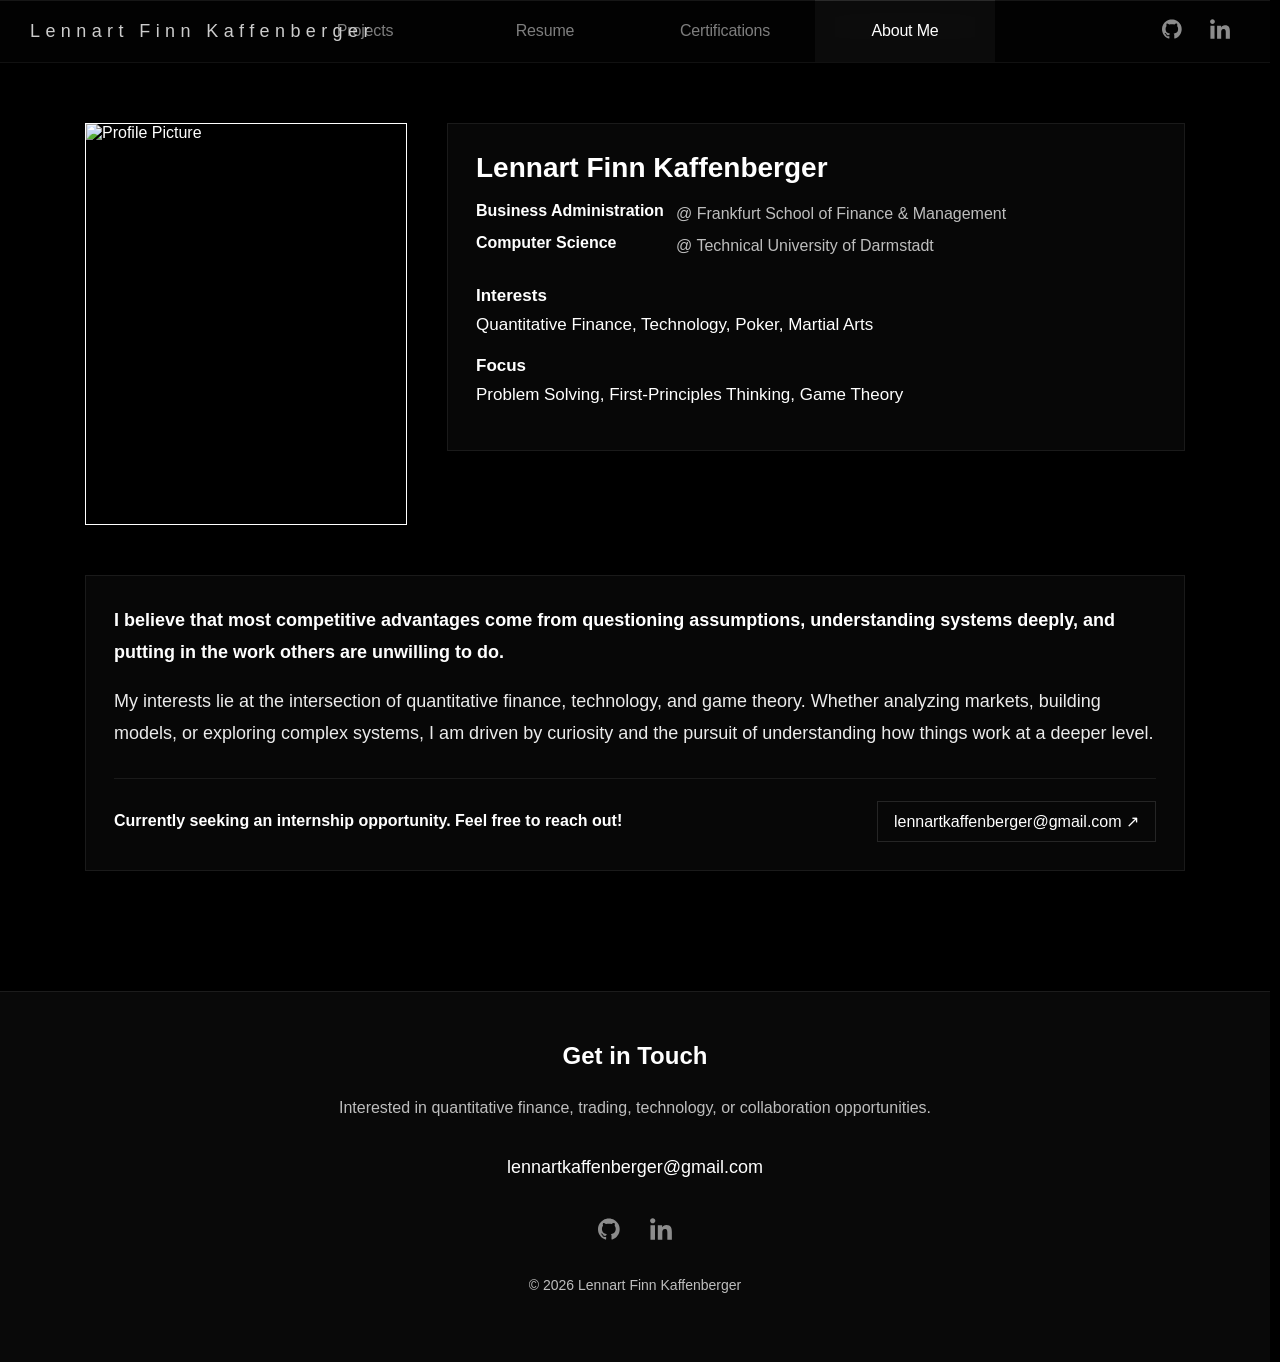
==== about.html @ 0085bc2b "Initial portfolio website" ====
<!DOCTYPE html>
<html lang="en">
<head>
  <meta charset="UTF-8" />
  <meta name="viewport" content="width=device-width, initial-scale=1.0" />
  <title>Lennart Finn Kaffenberger</title>

  <link rel="apple-touch-icon" sizes="180x180" href="apple-touch-icon.png">
  <link rel="icon" type="image/png" sizes="32x32" href="favicon-32x32.png">
  <link rel="icon" type="image/png" sizes="16x16" href="favicon-16x16.png">
  <link rel="icon" href="favicon.ico">
  <link rel="manifest" href="site.webmanifest">

  <link rel="stylesheet" href="style.css" />
</head>
<body>

  <nav>
    <div class="nav-name">
      Lennart Finn Kaffenberger
    </div>

    <ul>
      <li><a href="index.html">Projects</a></li>
      <li><a href="resume.html">Resume</a></li>
      <li><a href="certifications.html">Certifications</a></li>
      <li><a href="about.html" class="active">About Me</a></li>
    </ul>

    <div class="nav-socials">
      <a href="https://github.com/lennyfin" target="_blank" rel="noopener noreferrer">
        <img src="github.svg" alt="GitHub">
      </a>

      <a href="https://linkedin.com/in/lennart-finn-kaffenberger/" target="_blank" rel="noopener noreferrer">
        <img src="linkedin.svg" alt="LinkedIn">
      </a>
    </div>
  </nav>

  <section class="about-page">

    <div class="about-top">
      <img src="profile.jpg" class="profile-photo" alt="Profile Picture">

      <div class="about-card">
        <h2>Lennart Finn Kaffenberger</h2>

        <div class="education-info">
          <div class="edu-row">
            <span class="degree">Business Administration</span>
            <span class="school">@ Frankfurt School of Finance & Management</span>
          </div>

          <div class="edu-row">
            <span class="degree">Computer Science</span>
            <span class="school">@ Technical University of Darmstadt</span>
          </div>
        </div>

        <p>
          <strong>Interests</strong><br>
          Quantitative Finance, Technology, Poker, Martial Arts
        </p>

        <p>
          <strong>Focus</strong><br>
          Problem Solving, First-Principles Thinking, Game Theory
        </p>
      </div>
    </div>

    <div class="about-intro-card">

      <p class="intro-lead">
        I believe that most competitive advantages come from questioning assumptions, understanding systems deeply, and putting in the work others are unwilling to do.
      </p>

      <p class="intro-body">
        My interests lie at the intersection of quantitative finance, technology, and game theory. Whether analyzing markets, building models, or exploring complex systems, I am driven by curiosity and the pursuit of understanding how things work at a deeper level.
      </p>
    <div class="contact-callout">
      <span class="contact-label">Currently seeking an internship opportunity. Feel free to reach out!</span>

      <a href="mailto:lennartkaffenberger@gmail.com" class="contact-email">
        lennartkaffenberger@gmail.com ↗
      </a>
    </div>   

  </section>

  <footer>
    <div class="footer-content">
      <h3>Get in Touch</h3>

      <p>
        Interested in quantitative finance, trading, technology, or collaboration opportunities.
      </p>

      <a href="mailto:lennartkaffenberger@gmail.com" class="footer-email">
        lennartkaffenberger@gmail.com
      </a>

      <div class="footer-socials">
        <a href="https://github.com/lennyfin" target="_blank" rel="noopener noreferrer">
          <img src="github.svg" alt="GitHub">
        </a>

        <a href="https://linkedin.com/in/lennart-finn-kaffenberger/" target="_blank" rel="noopener noreferrer">
          <img src="linkedin.svg" alt="LinkedIn">
        </a>
      </div>

      <p class="footer-copyright">
        © 2026 Lennart Finn Kaffenberger
      </p>
    </div>
  </footer>

</body>
</html>
---- style.css ----
html, body {
  margin: 0;
  scrollbar-gutter: stable;
}

body {
  font-family: -apple-system, BlinkMacSystemFont, "Segoe UI", Roboto, Helvetica, Arial, sans-serif;
  color: white;

  background-color: #000;
  background-image: url("mountain.jpg");
  background-size: cover;
  background-position: center;
  background-repeat: no-repeat;
  background-attachment: fixed;
}

/*NAVIGATION */

nav {
  position: relative;

  background: rgba(20, 20, 20, 0.12);

  backdrop-filter: blur(50px) saturate(200%);
  -webkit-backdrop-filter: blur(50px) saturate(200%);

  border-bottom: 1px solid rgba(255, 255, 255, 0.06);

  box-shadow:
    inset 0 1px 0 rgba(255, 255, 255, 0.08);

  user-select: none;

  overflow:hidden;
}

nav ul {
  list-style: none;
  display: flex;
  justify-content: center;
  margin: 0;
  padding: 0;
}

nav li {
  width: 180px;
}

nav a {
  display: block;

  text-align: center;
  text-decoration: none;

  color: rgb(126, 126, 126);

  font-size: 16px;
  font-weight: 500;

  letter-spacing: -0.01em;

  padding: 22px 0;

  transition: all 0.25s ease;

  user-select: none;
}

nav a:hover {
  color: rgba(255, 255, 255, 0.7);
}

nav a.active {
  background: rgba(255, 255, 255, 0.04);

  backdrop-filter: blur(30px);
  -webkit-backdrop-filter: blur(30px);

  box-shadow:
    inset 0 1px 0 rgba(255,255,255,0.05);

  color: rgb(255, 255, 255);
}
.nav-name {
  position: absolute;

  left: 30px;
  top: 50%;

  transform: translateY(-50%);

  color: rgb(204, 204, 204);

  font-size: 18px;
  font-weight: 500;

  letter-spacing: 0.3em;

  pointer-events: none;
  user-select: none;
}

.nav-socials {
  position: absolute;

  right: 40px;
  top: 50%;
  transform: translateY(-50%);

  display: flex;
  align-items: center;
  gap: 28px;
}

.nav-socials img {
  width: 20px;
  height: 20px;

  filter: brightness(0) invert(0.55);
  transition: filter 0.25s ease;
}

.nav-socials img:hover {
  filter: brightness(0) invert(0.8);
}

/* ABOUT */

.about-page {
  max-width: 1100px;
  margin: 0 auto;
  padding: 60px 30px 40px;
}

.about-top {
  display: flex;
  align-items: flex-start;
  gap: 40px;
  margin-bottom: 50px;
}

.profile-photo {
  width: 320px;
  height: 400px;
  object-fit: cover;
  border: 1px solid rgb(255, 255, 255);
  display: block;
}

.about-card {
  flex: 1;
  background: rgba(20, 20, 20, 0.35);
  backdrop-filter: blur(20px);
  -webkit-backdrop-filter: blur(20px);
  border: 1px solid rgba(255, 255, 255, 0.08);
  padding: 28px;
  color: white;
}

.about-card h2,
.about-content h2 {
  color: #ffffff;
  margin-top: 0;
  margin-bottom: 18px;
  font-size: 28px;
}

.education-info {
  margin-bottom: 24px;
}

.edu-row {
  display: flex;
  align-items: flex-start;
  margin-bottom: 8px;
}

.degree {
  width: 200px;
  min-width: 200px;
  font-weight: 600;
  color: white;
}

.school {
  color: rgb(190, 190, 190);
  line-height: 1.5;
}

.about-card p {
  margin: 12px 0;
  line-height: 1.7;
  font-size: 17px;
}

.about-card strong {
  color: white;
}

.about-content {
  max-width: 780px;
  margin-top: 20px;
  color: white;
  line-height: 1.9;
  font-size: 18px;
}

.about-content p {
  margin-bottom: 18px;
}

.about-intro-card {
  background: rgba(20, 20, 20, 0.35);
  backdrop-filter: blur(20px);
  -webkit-backdrop-filter: blur(20px);
  border: 1px solid rgba(255, 255, 255, 0.08);
  padding: 28px;
  color: white;

  margin-top: 0;
}

.about-intro-card {
  background: rgba(20, 20, 20, 0.35);
  backdrop-filter: blur(20px);
  -webkit-backdrop-filter: blur(20px);
  border: 1px solid rgba(255, 255, 255, 0.08);
  padding: 28px;
  color: white;
}

.intro-lead {
  margin: 0 0 16px 0;
  font-size: 18px;
  line-height: 1.8;
  font-weight: 600;
  color: white;
}

.intro-body {
  margin: 0;
  font-size: 18px;
  line-height: 1.8;
  color: rgb(235, 235, 235);
}

.forage-photo-full {
  width: 72px;
  height: 72px;
  object-fit: cover;
  padding: 0;
  background: white;
}

.contact-callout {
  margin-top: 28px;
  padding-top: 22px;
  border-top: 1px solid rgba(255,255,255,0.08);

  display: flex;
  justify-content: space-between;
  align-items: center;
  gap: 20px;
}

.contact-label {
  color: white;
  font-weight: 600;
  font-size: 16px;
}

.contact-email {
  color: white;
  text-decoration: none;

  padding: 10px 16px;

  border: 1px solid rgba(255,255,255,0.12);

  transition: all 0.25s ease;
}

.contact-email:hover {
  background: rgba(255,255,255,0.08);
}
/* CERTIFICATIONS */

.certifications-page {
  max-width: 1100px;
  margin: 0 auto;
  padding: 60px 30px 40px;
}

.certification-row {
  display: flex;
  align-items: stretch;
  gap: 40px;
  margin-bottom: 50px;
}

.certification-photo {
  width: 380px;
  height: 373px;
  object-fit: contain;
  object-position: center;
  background: white;
  border: 1px solid rgb(255, 255, 255);
  box-sizing: border-box;
  display: block;
  padding: 25px;
}

.certification-card {
  flex: 1;
  background: rgba(20, 20, 20, 0.35);
  backdrop-filter: blur(20px);
  -webkit-backdrop-filter: blur(20px);
  border: 1px solid rgba(255, 255, 255, 0.08);
  padding: 28px;
  color: white;
}

.certification-card h2 {
  color: #ffffff;
  margin-top: 0;
  margin-bottom: 18px;
  font-size: 28px;
}

.certification-card p {
  margin: 12px 0;
  line-height: 1.7;
  font-size: 17px;
}

.certification-card strong {
  color: white;
}

.education-info {
  margin-bottom: 24px;
}

.edu-row {
  display: flex;
  align-items: flex-start;
  margin-bottom: 8px;
}

.degree {
  width: 200px;
  min-width: 200px;
  font-weight: 600;
  color: white;
}

.school {
  color: rgb(190, 190, 190);
  line-height: 1.5;
}

.certificate-header {
  display: flex;
  justify-content: space-between;
  align-items: center;
  gap: 20px;
  margin-bottom: 20px;
}

.certificate-header h2 {
  margin: 0;
}

.certificate-link {
  color: rgb(156, 156, 156);
  text-decoration: none;
  font-size: 15px;
  font-weight: 500;
  white-space: nowrap;
  transition: all 0.25s ease;
}

.certificate-link:hover {
  color: rgb(221, 221, 221);
}

/* compact forage layout */
.forage-row {
  display: flex;
  align-items: center;
  gap: 18px;
  margin-bottom: 18px;
  padding: 14px 18px;
  background: rgba(20, 20, 20, 0.28);
  backdrop-filter: blur(20px);
  -webkit-backdrop-filter: blur(20px);
  border: 1px solid rgba(255, 255, 255, 0.08);
}

.forage-photo {
  width: 72px;
  height: 72px;
  object-fit: contain;
  background: white;
  padding: 8px;
  border-radius: 0;
  flex-shrink: 0;
  box-sizing: border-box;
  display: block;
}

.forage-main {
  flex: 1;
  min-width: 0;
}

.forage-title {
  margin: 0 0 4px;
  font-size: 18px;
  color: #fff;
}

.forage-topic {
  margin: 0;
  font-size: 14px;
  line-height: 1.5;
  color: rgb(210, 210, 210);
}

.forage-link {
  flex-shrink: 0;
  display: inline-flex;
  align-items: center;
  justify-content: center;
  min-height: 44px;
  padding: 0 14px;
  color: rgb(200, 200, 200);
  text-decoration: none;
  font-size: 14px;
  font-weight: 600;
  white-space: nowrap;
  border: 1px solid rgba(255, 255, 255, 0.12);
  border-radius: 0;
  transition: all 0.25s ease;
}

.forage-link:hover {
  color: #fff;
  background: rgba(255, 255, 255, 0.08);
}


.other-certifications-header {
  margin: 60px 0 25px;
}

.other-certifications-header h2 {
  margin: 0;
  color: white;
  font-size: 22px;
  font-weight: 600;
  letter-spacing: 0.5px;
  padding-bottom: 12px;
  border-bottom: 1px solid rgba(255, 255, 255, 0.12);
}


/*SCROLLBAR */

::-webkit-scrollbar {
  width: 8px;
}

::-webkit-scrollbar-track {
  background: transparent;
}

::-webkit-scrollbar-thumb {
  background: rgba(255, 255, 255, 0.12);

  border-radius: 999px;
}

::-webkit-scrollbar-thumb:hover {
  background: rgba(255, 255, 255, 0.22);
}

html {
  scrollbar-width: thin;
  scrollbar-color: rgba(255,255,255,0.12) transparent;
}

/* RESUME */

.resume-page {
  max-width: 1100px;
  margin: 0 auto;
  padding: 60px 30px 40px;
}

.resume-top {
  display: flex;
  align-items: stretch;
  gap: 40px;
  margin-bottom: 40px;
}

.resume-card {
  flex: 1;
  background: rgba(20, 20, 20, 0.35);
  backdrop-filter: blur(20px);
  -webkit-backdrop-filter: blur(20px);
  border: 1px solid rgba(255, 255, 255, 0.08);
  padding: 28px;
  color: white;
}

.resume-card h2 {
  margin-top: 0;
  margin-bottom: 18px;
  font-size: 28px;
  color: #ffffff;
}

.resume-card p {
  margin: 12px 0 22px 0;
  line-height: 1.7;
  font-size: 17px;
}

.resume-button {
  display: inline-block;
  padding: 12px 18px;
  text-decoration: none;
  color: white;
  background: rgba(255, 255, 255, 0.04);
  border: 1px solid rgba(255, 255, 255, 0.08);
  transition: all 0.25s ease;
}

.resume-button:hover {
  background: rgba(255, 255, 255, 0.08);
}

.resume-pdf-card {
  background: rgba(20, 20, 20, 0.35);
  backdrop-filter: blur(20px);
  -webkit-backdrop-filter: blur(20px);
  border: 1px solid rgba(255, 255, 255, 0.08);
  overflow: hidden;
}

.resume-pdf {
  width: 100%;
  height: 1500px;
  border: 0;
  display: block;
}
.resume-preview-link {
  display: block;
  margin-top: 30px;
  text-decoration: none;
}

.resume-preview {
  width: 100%;
  max-width: 1100px;
  display: block;
  border: 1px solid rgba(255, 255, 255, 0.08);
}



footer {
  margin-top: 80px;

  background: rgba(20, 20, 20, 0.45);

  backdrop-filter: blur(20px);
  -webkit-backdrop-filter: blur(20px);

  border-top: 1px solid rgba(255,255,255,0.08);
}

.footer-content {
  max-width: 1100px;

  margin: 0 auto;

  padding: 50px 30px;

  text-align: center;
}

.footer-content h3 {
  margin-top: 0;

  color: white;

  font-size: 24px;
}

.footer-content p {
  color: rgb(190,190,190);

  line-height: 1.7;
}

.footer-email {
  display: inline-block;

  margin: 20px 0;

  color: white;

  text-decoration: none;

  font-size: 18px;

  transition: all 0.25s ease;
}

.footer-email:hover {
  color: rgb(190,190,190);
}

.footer-links {
  display: flex;

  justify-content: center;

  gap: 30px;

  margin-top: 15px;
}

.footer-links a {
  color: rgb(190,190,190);

  text-decoration: none;

  transition: all 0.25s ease;
}

.footer-links a:hover {
  color: white;
}

.footer-copyright {
  margin-top: 30px;

  font-size: 14px;
}
.footer-socials {
  display: flex;

  justify-content: center;

  gap: 30px;

  margin-top: 20px;
}

.footer-socials img {
  width: 22px;
  height: 22px;

  filter: brightness(0) invert(0.55);

  transition: all 0.25s ease;
}

.footer-socials img:hover {
  filter: brightness(0) invert(0.8);
}


/* PROJECTS */

.projects-page {
  max-width: 1300px;
  margin: 0 auto;
  padding: 60px 30px 40px;
}

.project-row {
  display: flex;
  align-items: stretch;
  gap: 40px;
  margin-bottom: 60px;
}

.project-photo {
  width: 500px;
  height: 520px;

  object-fit: cover;
  object-position: 0% center;

  border: 1px solid rgb(255,255,255);

  display: block;

  box-sizing: border-box;

  flex-shrink: 0;
}

.project-card {
  flex: 1;

  background: rgba(20, 20, 20, 0.35);

  backdrop-filter: blur(20px);
  -webkit-backdrop-filter: blur(20px);

  border: 1px solid rgba(255,255,255,0.08);

  padding: 40px;

  color: white;
}

.project-header {
  display: flex;

  justify-content: space-between;

  align-items: flex-start;

  gap: 20px;

  margin-bottom: 24px;
}

.project-header h2 {
  margin: 0;

  font-size: 36px;

  color: white;

  flex: 1;
}

.project-link {
  color: rgb(156,156,156);

  text-decoration: none;

  font-size: 15px;

  font-weight: 500;

  white-space: nowrap;

  flex-shrink: 0;

  transition: all 0.25s ease;
}

.project-link:hover {
  color: rgb(221,221,221);
}

.project-meta {
  margin-bottom: 28px;
}

.project-meta .edu-row {
  display: flex;
  align-items: flex-start;
  margin-bottom: 10px;
}

.project-meta .degree {
  width: 180px;
  min-width: 180px;

  font-weight: 600;

  color: white;
}

.project-meta .school {
  color: rgb(190,190,190);

  line-height: 1.5;
}

.project-card p {
  margin: 16px 0;

  line-height: 1.8;

  font-size: 18px;

  color: rgb(235,235,235);
}

.project-card strong {
  color: white;
}
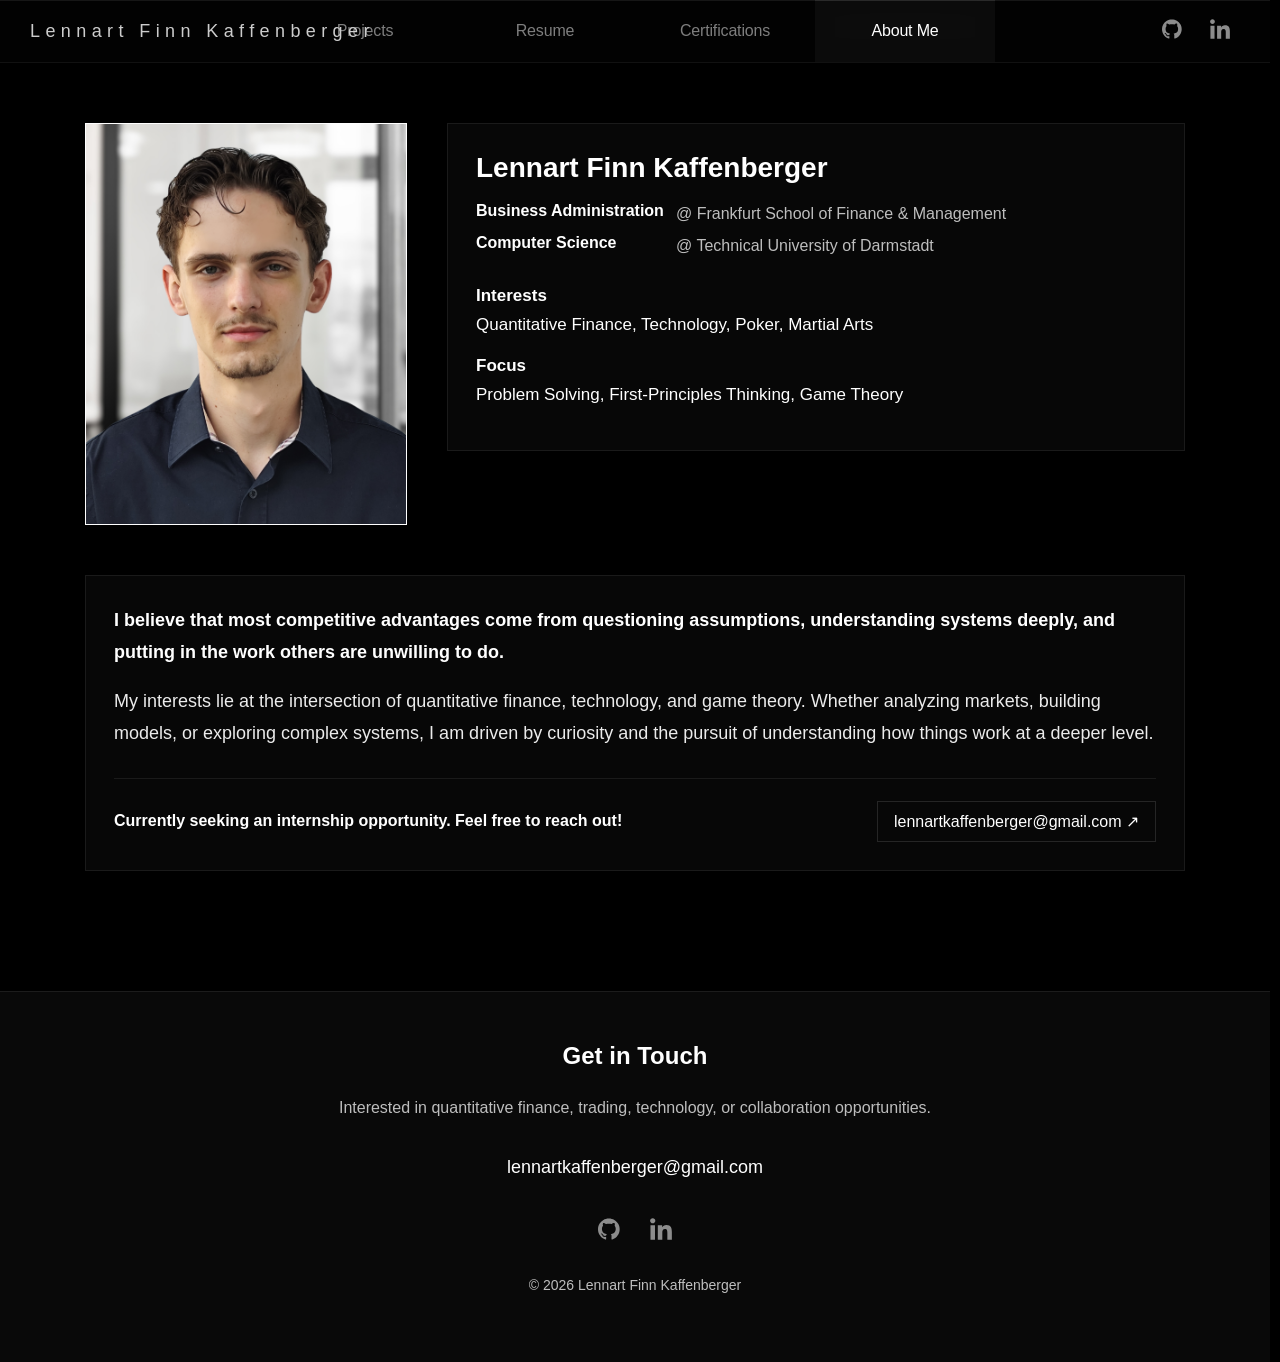
==== commit 5cdb030d: "fix profile" ====
--- a/about.html
+++ b/about.html
@@ -41,7 +41,7 @@
   <section class="about-page">
 
     <div class="about-top">
-      <img src="profile.jpg" class="profile-photo" alt="Profile Picture">
+      <img src="profile.JPG" class="profile-photo" alt="Profile Picture">
 
       <div class="about-card">
         <h2>Lennart Finn Kaffenberger</h2>
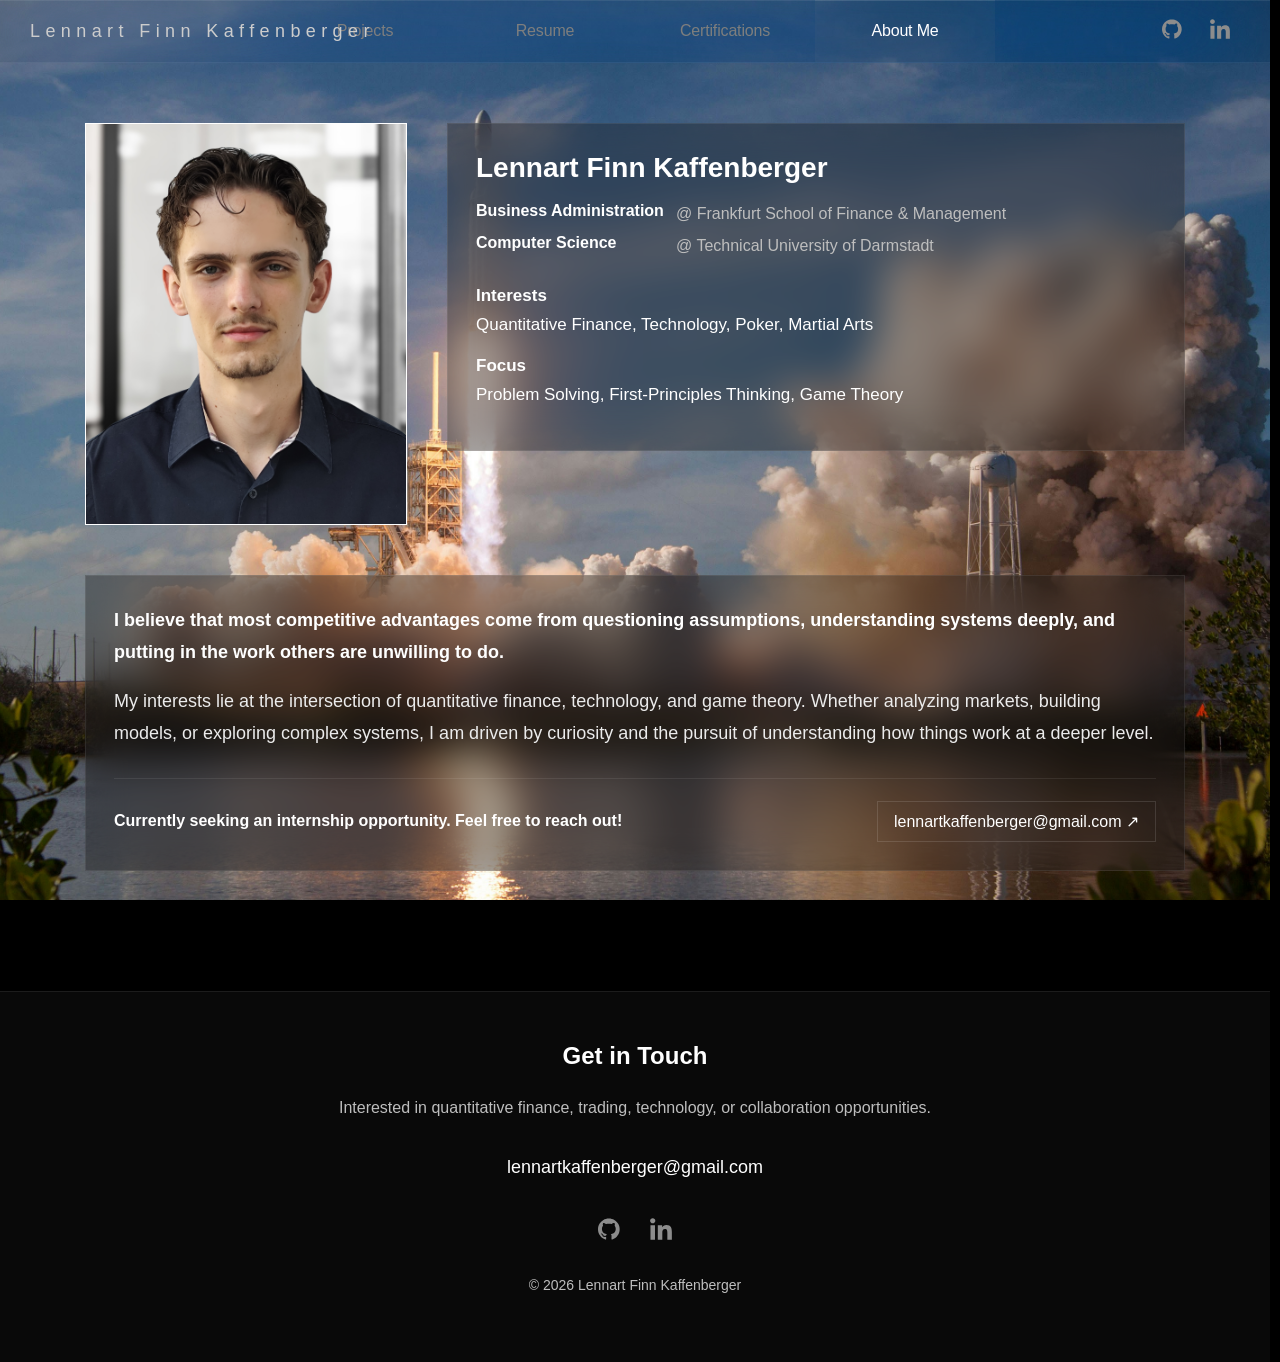
==== commit a68c0d53: "mobile native" ====
--- a/about.html
+++ b/about.html
@@ -3,6 +3,11 @@
 <head>
   <meta charset="UTF-8" />
   <meta name="viewport" content="width=device-width, initial-scale=1.0" />
+  <meta name="theme-color" content="#000000">
+
+  <meta name="apple-mobile-web-app-capable" content="yes">
+  <meta name="apple-mobile-web-app-status-bar-style" content="black-translucent">
+  <meta name="apple-mobile-web-app-title" content="Lennart">
   <title>Lennart Finn Kaffenberger</title>
 
   <link rel="apple-touch-icon" sizes="180x180" href="apple-touch-icon.png">
--- a/style.css
+++ b/style.css
@@ -801,4 +801,371 @@
 
 .project-card strong {
   color: white;
+}
+
+
+/* =========================================
+   MOBILE / SMARTPHONE
+   ========================================= */
+
+@media (max-width: 768px) {
+
+  * {
+    box-sizing: border-box;
+  }
+
+  html,
+  body {
+    width: 100%;
+    max-width: 100%;
+    overflow-x: hidden;
+  }
+
+  body {
+    background-attachment: scroll;
+  }
+
+
+  /* =========================
+     NAVIGATION
+     ========================= */
+
+  nav {
+    width: 100%;
+    overflow: visible;
+    padding-top: env(safe-area-inset-top);
+  }
+
+  .nav-name {
+    position: relative;
+    left: auto;
+    top: auto;
+    transform: none;
+
+    text-align: center;
+
+    padding: 18px 16px 12px;
+
+    font-size: 14px;
+    letter-spacing: 0.15em;
+  }
+
+  nav ul {
+    display: grid;
+    grid-template-columns: repeat(4, 1fr);
+
+    width: 100%;
+  }
+
+  nav li {
+    width: auto;
+    min-width: 0;
+  }
+
+  nav a {
+    padding: 14px 4px;
+
+    font-size: 12px;
+
+    white-space: nowrap;
+  }
+
+  .nav-socials {
+    display: none;
+  }
+
+
+  /* =========================
+     GENERAL PAGE SPACING
+     ========================= */
+
+  .projects-page,
+  .about-page,
+  .certifications-page,
+  .resume-page {
+    width: 100%;
+    max-width: 100%;
+
+    padding: 30px 16px 20px;
+  }
+
+
+  /* =========================
+     PROJECTS
+     ========================= */
+
+  .project-row {
+    display: flex;
+    flex-direction: column;
+
+    gap: 16px;
+    margin-bottom: 40px;
+  }
+
+  .project-photo {
+    width: 100%;
+    height: auto;
+    aspect-ratio: 1 / 1;
+
+    object-fit: cover;
+  }
+
+  .project-card {
+    width: 100%;
+    padding: 22px 18px;
+  }
+
+  .project-header {
+    flex-direction: column;
+    gap: 14px;
+  }
+
+  .project-header h2 {
+    font-size: 28px;
+  }
+
+  .project-header .forage-link {
+    width: 100%;
+  }
+
+  .project-meta .edu-row {
+    flex-direction: column;
+    gap: 3px;
+
+    margin-bottom: 14px;
+  }
+
+  .project-meta .degree {
+    width: auto;
+    min-width: 0;
+  }
+
+  .project-card p {
+    font-size: 16px;
+  }
+
+
+  /* =========================
+     ABOUT
+     ========================= */
+
+  .about-top {
+    flex-direction: column;
+
+    gap: 16px;
+    margin-bottom: 16px;
+  }
+
+  .profile-photo {
+    width: 100%;
+    height: auto;
+    max-height: 520px;
+
+    object-fit: cover;
+  }
+
+  .about-card,
+  .about-intro-card {
+    width: 100%;
+    padding: 22px 18px;
+  }
+
+  .about-card h2 {
+    font-size: 24px;
+  }
+
+  .about-card .edu-row {
+    flex-direction: column;
+
+    gap: 3px;
+    margin-bottom: 16px;
+  }
+
+  .about-card .degree {
+    width: auto;
+    min-width: 0;
+  }
+
+  .intro-lead,
+  .intro-body {
+    font-size: 16px;
+  }
+
+  .contact-callout {
+    flex-direction: column;
+    align-items: stretch;
+
+    gap: 14px;
+  }
+
+  .contact-email {
+    width: 100%;
+
+    text-align: center;
+
+    overflow-wrap: anywhere;
+  }
+
+
+  /* =========================
+     CERTIFICATIONS
+     ========================= */
+
+  .certification-row {
+    flex-direction: column;
+
+    gap: 16px;
+    margin-bottom: 40px;
+  }
+
+  .certification-photo {
+    width: 100%;
+    height: auto;
+
+    max-height: 400px;
+
+    object-fit: contain;
+  }
+
+  .certification-card {
+    width: 100%;
+    padding: 22px 18px;
+  }
+
+  .certification-card h2 {
+    font-size: 24px;
+  }
+
+  .certificate-header {
+    flex-direction: column;
+    align-items: stretch;
+
+    gap: 14px;
+  }
+
+  .certificate-header .forage-link {
+    width: 100%;
+  }
+
+  .certification-card .edu-row {
+    flex-direction: column;
+
+    gap: 3px;
+    margin-bottom: 14px;
+  }
+
+  .certification-card .degree {
+    width: auto;
+    min-width: 0;
+  }
+
+
+  /* OTHER CERTIFICATIONS */
+
+  .other-certifications-header {
+    margin: 40px 0 20px;
+  }
+
+  .forage-row {
+    display: grid;
+
+    grid-template-columns: 60px 1fr;
+
+    gap: 14px;
+
+    padding: 16px;
+  }
+
+  .forage-photo,
+  .forage-photo-full {
+    width: 60px;
+    height: 60px;
+  }
+
+  .forage-main {
+    min-width: 0;
+  }
+
+  .forage-title {
+    font-size: 17px;
+  }
+
+  .forage-topic {
+    font-size: 13px;
+  }
+
+  .forage-row > .forage-link {
+    grid-column: 1 / -1;
+
+    width: 100%;
+
+    margin-top: 4px;
+  }
+
+
+  /* =========================
+     RESUME
+     ========================= */
+
+  .resume-top {
+    display: block;
+
+    margin-bottom: 20px;
+  }
+
+  .resume-card {
+    width: 100%;
+
+    padding: 22px 18px;
+  }
+
+  .resume-card h2 {
+    font-size: 26px;
+  }
+
+  .resume-button {
+    width: 100%;
+
+    text-align: center;
+
+    min-height: 48px;
+
+    display: flex;
+    align-items: center;
+    justify-content: center;
+  }
+
+  .resume-preview {
+    width: 100%;
+    height: auto;
+  }
+
+
+  /* =========================
+     FOOTER
+     ========================= */
+
+  footer {
+    margin-top: 50px;
+  }
+
+  .footer-content {
+    padding:
+      40px
+      18px
+      calc(40px + env(safe-area-inset-bottom));
+  }
+
+  .footer-content h3 {
+    font-size: 22px;
+  }
+
+  .footer-email {
+    max-width: 100%;
+
+    font-size: 16px;
+
+    overflow-wrap: anywhere;
+  }
+
 }
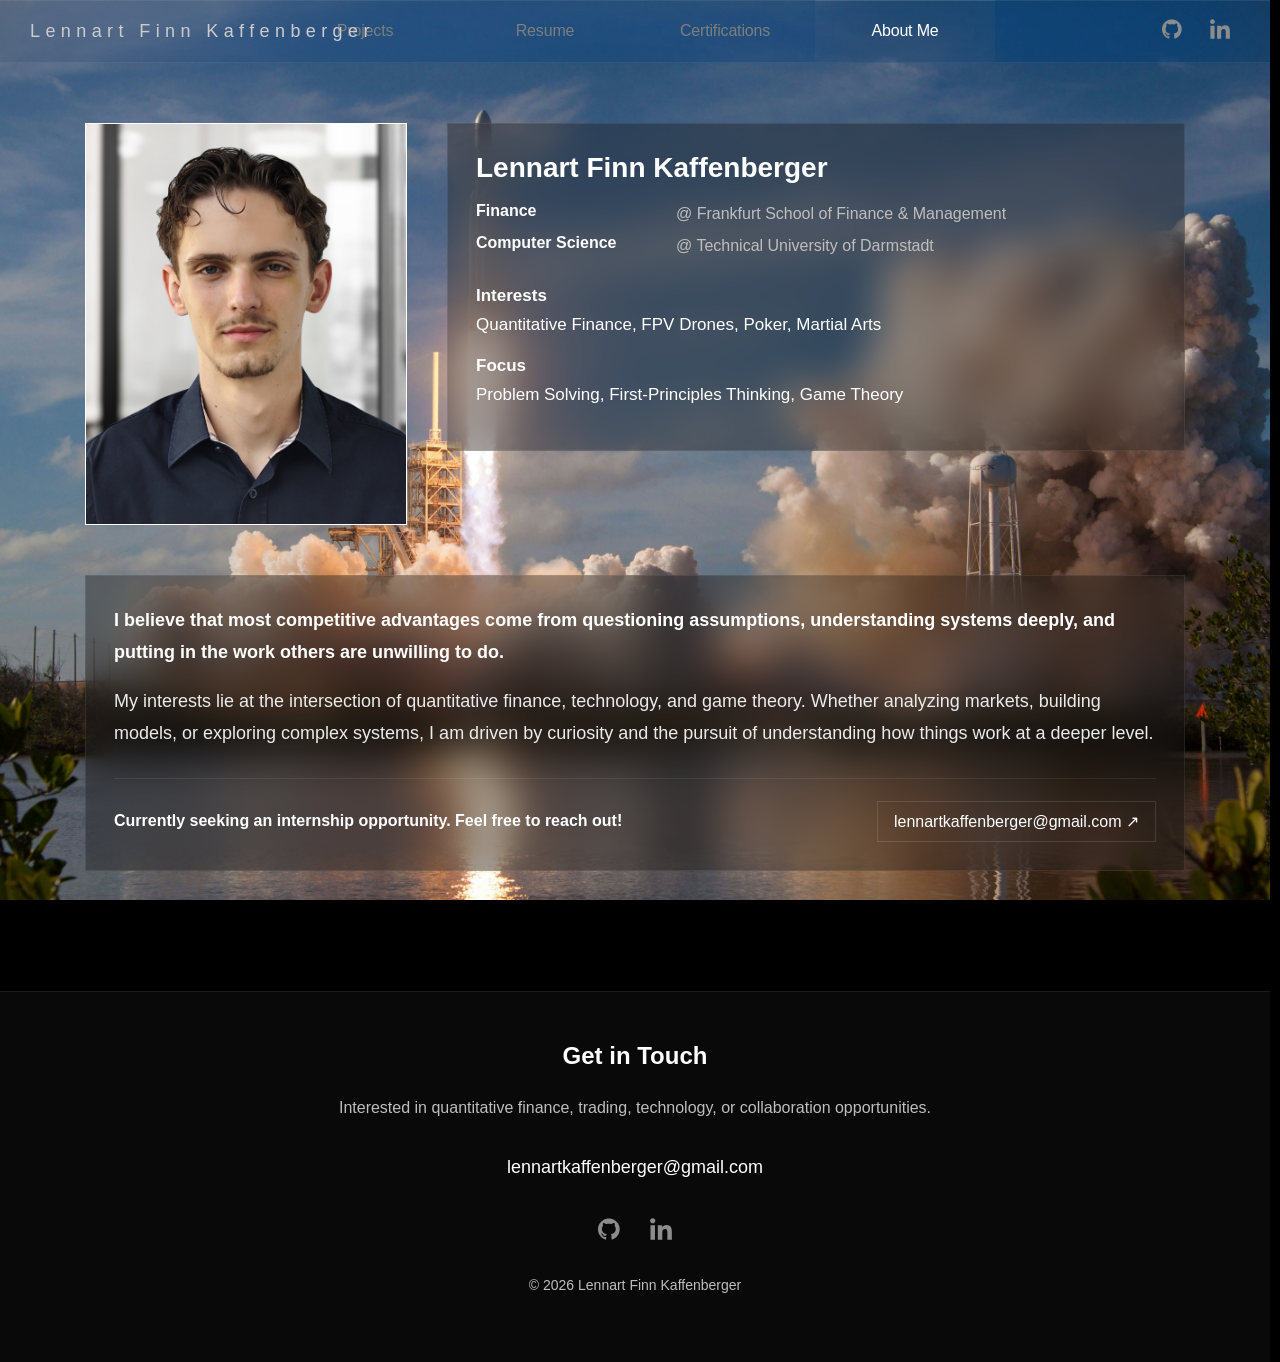
==== commit 540372a8: "changes" ====
--- a/about.html
+++ b/about.html
@@ -53,7 +53,7 @@
 
         <div class="education-info">
           <div class="edu-row">
-            <span class="degree">Business Administration</span>
+            <span class="degree">Finance</span>
             <span class="school">@ Frankfurt School of Finance & Management</span>
           </div>
 
@@ -65,7 +65,7 @@
 
         <p>
           <strong>Interests</strong><br>
-          Quantitative Finance, Technology, Poker, Martial Arts
+          Quantitative Finance, FPV Drones, Poker, Martial Arts
         </p>
 
         <p>
